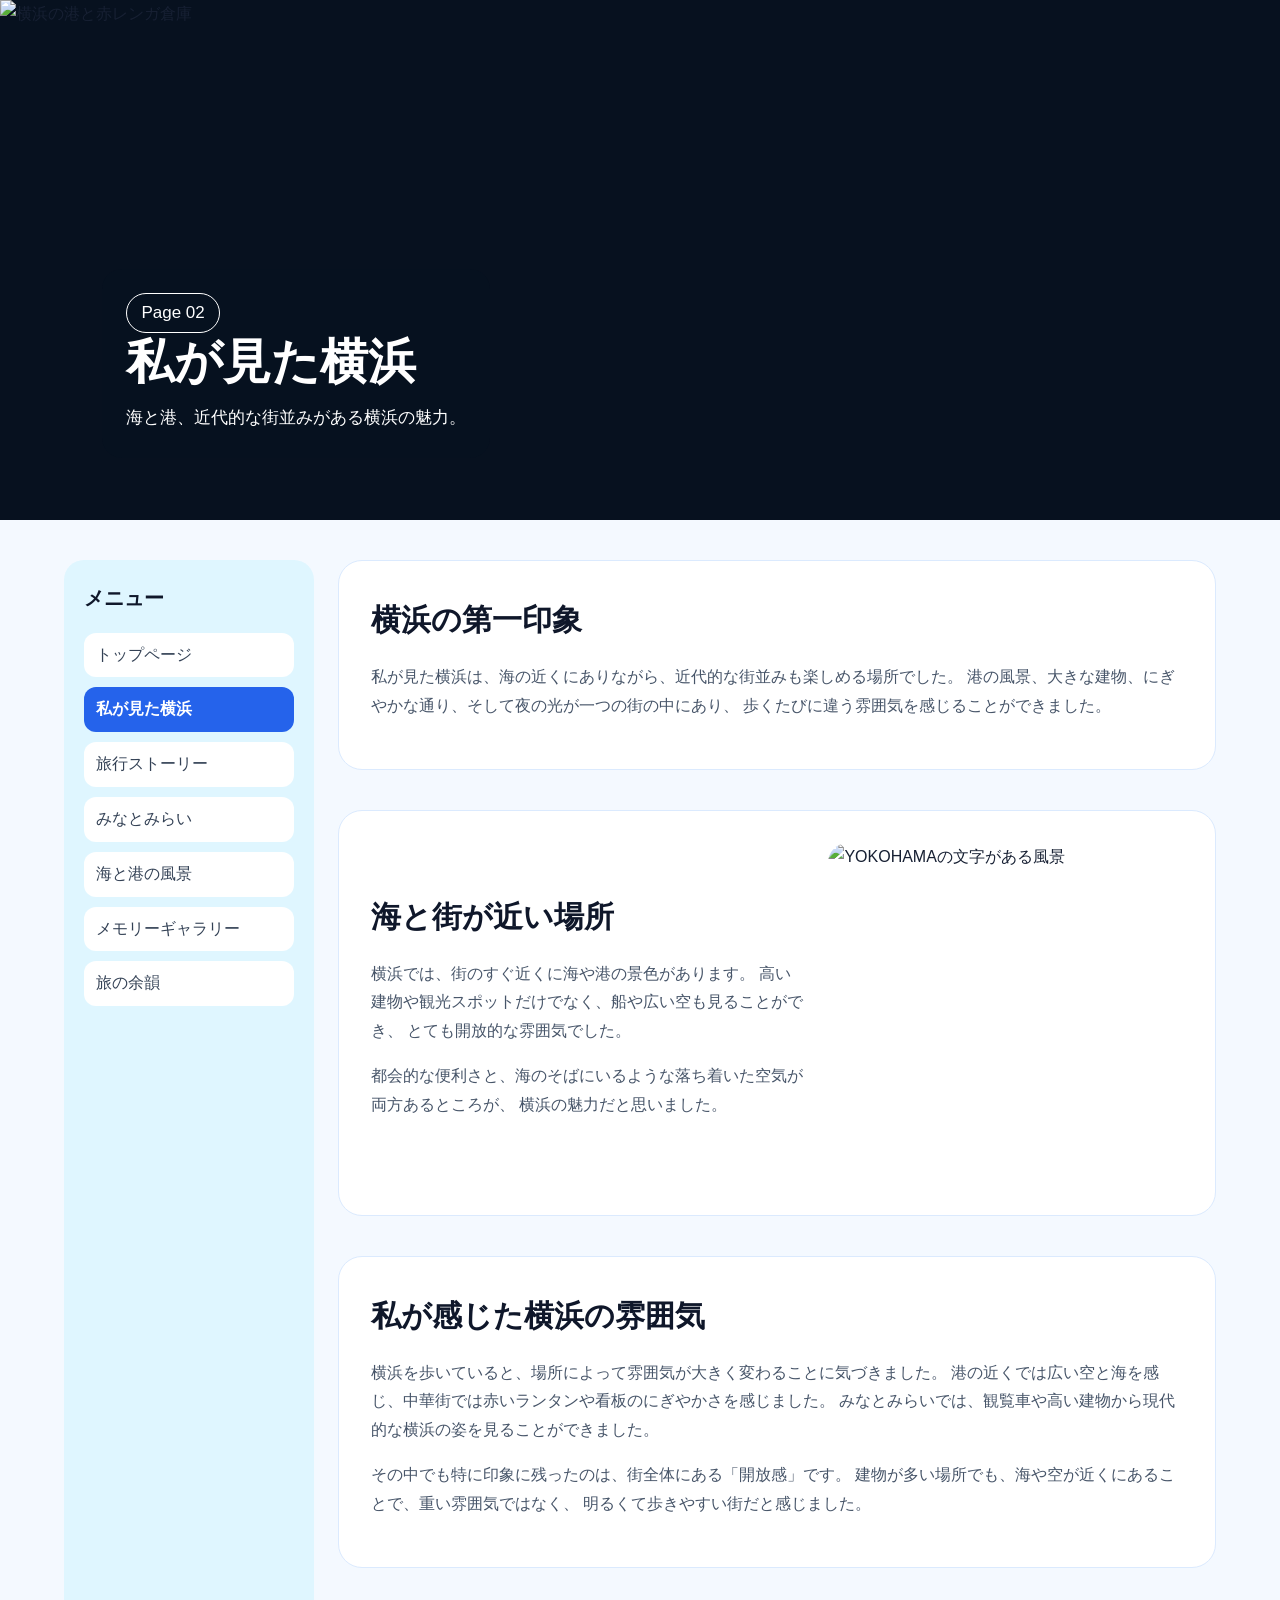
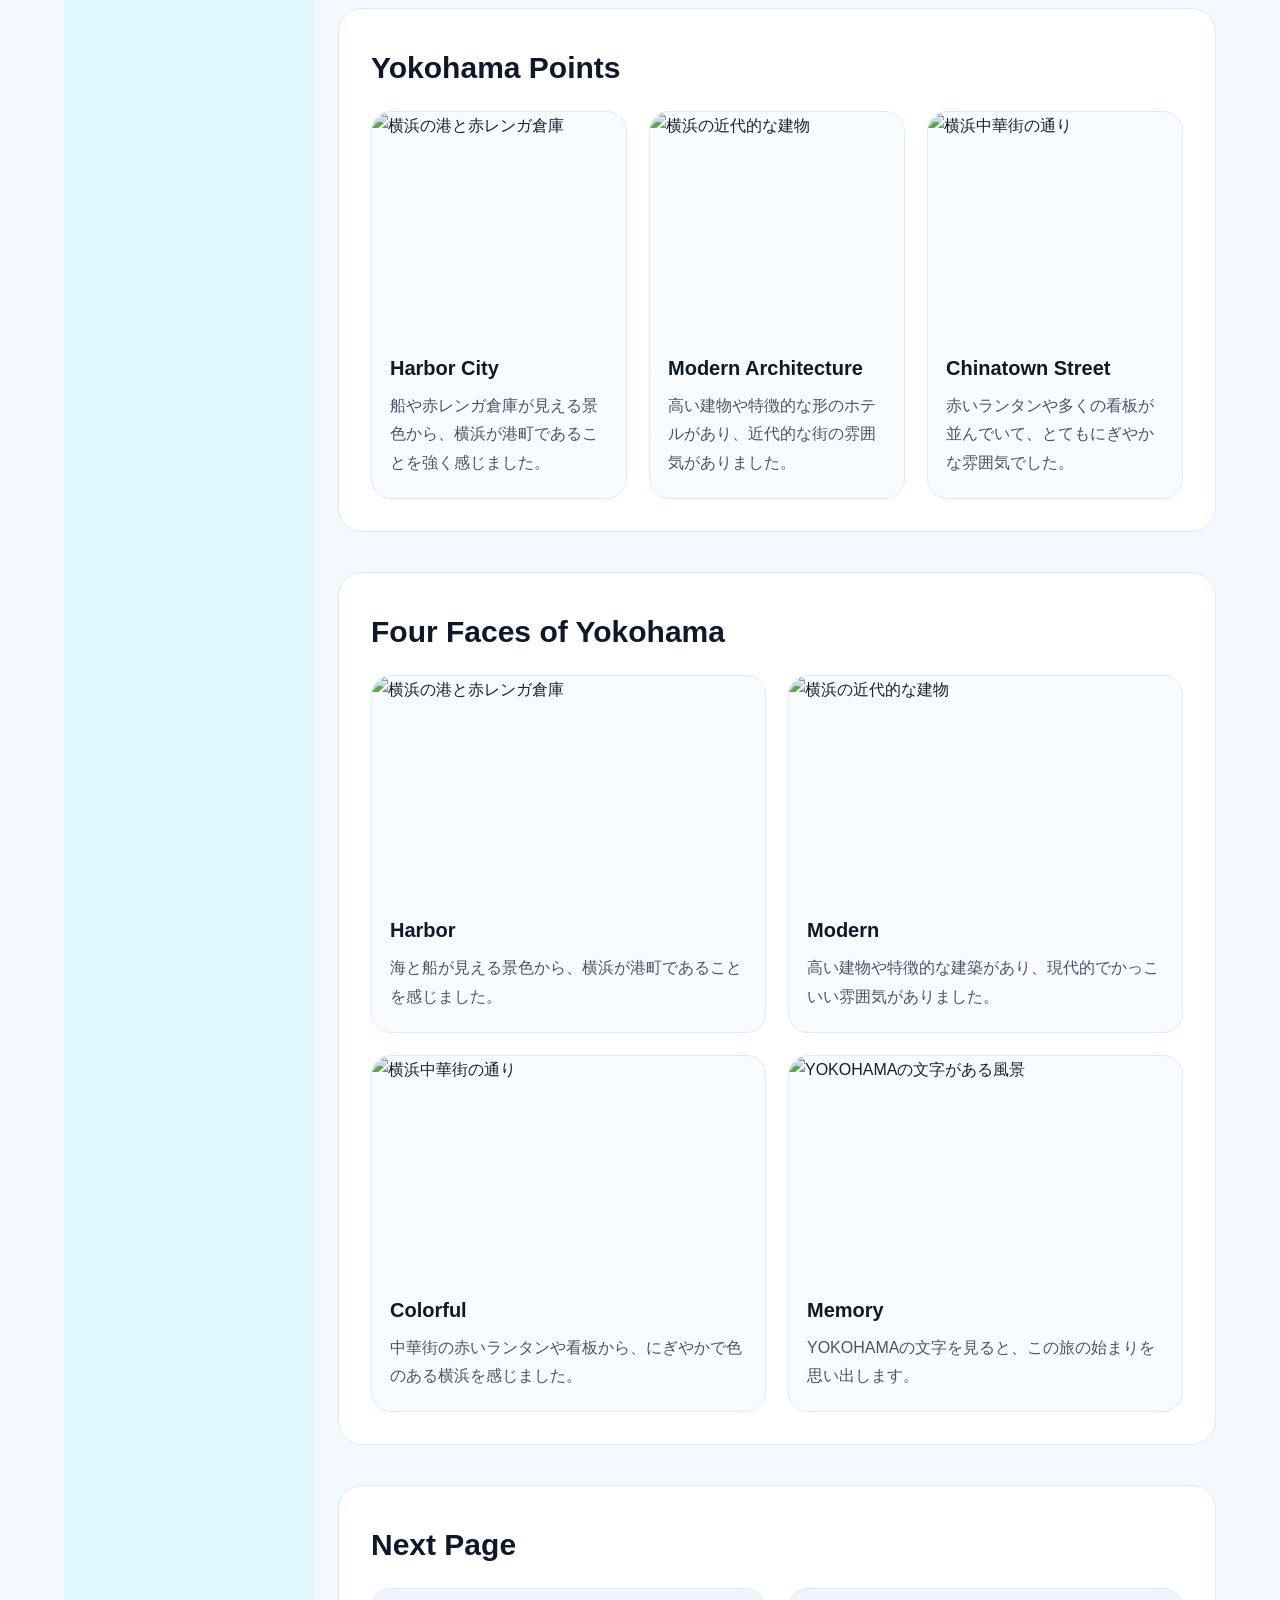
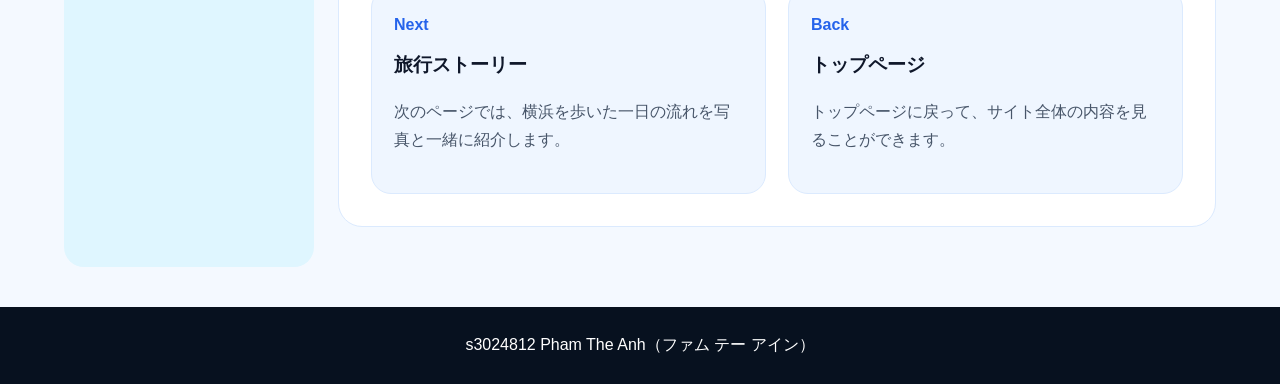
==== about.html @ aae82662 "Add files via upload" ====
<!DOCTYPE html>
<html lang="ja">
  <head>
    <meta charset="utf-8" />
    <title>私が見た横浜 | Yokohama Blue Journey</title>
    <link rel="stylesheet" href="style.css" />
  </head>

  <body>
    <header class="hero">
      <img src="image/harbor-redbrick.jpg" alt="横浜の港と赤レンガ倉庫" />

      <div class="hero-text">
        <p class="site-label">Page 02</p>
        <h1>私が見た横浜</h1>
        <p>海と港、近代的な街並みがある横浜の魅力。</p>
      </div>
    </header>

    <div class="container">
      <nav>
        <h2>メニュー</h2>
        <ul>
          <li><a href="index.html">トップページ</a></li>
          <li class="this"><a href="about.html">私が見た横浜</a></li>
          <li><a href="story.html">旅行ストーリー</a></li>
          <li><a href="minatomirai.html">みなとみらい</a></li>
          <li><a href="harbor.html">海と港の風景</a></li>
          <li><a href="gallery.html">メモリーギャラリー</a></li>
          <li><a href="style.html">旅の余韻</a></li>
        </ul>
      </nav>

      <main>
        <section class="intro">
          <h2>横浜の第一印象</h2>
          <p>
            私が見た横浜は、海の近くにありながら、近代的な街並みも楽しめる場所でした。
            港の風景、大きな建物、にぎやかな通り、そして夜の光が一つの街の中にあり、
            歩くたびに違う雰囲気を感じることができました。
          </p>
        </section>

        <section class="photo-message">
          <div class="message-text">
            <h2>海と街が近い場所</h2>
            <p>
              横浜では、街のすぐ近くに海や港の景色があります。
              高い建物や観光スポットだけでなく、船や広い空も見ることができ、
              とても開放的な雰囲気でした。
            </p>
            <p>
              都会的な便利さと、海のそばにいるような落ち着いた空気が両方あるところが、
              横浜の魅力だと思いました。
            </p>
          </div>

          <div class="message-photo">
            <img src="image/yokohama-sign.jpg" alt="YOKOHAMAの文字がある風景" />
          </div>
        </section>
        <section class="about-mood">
          <h2>私が感じた横浜の雰囲気</h2>

          <p>
            横浜を歩いていると、場所によって雰囲気が大きく変わることに気づきました。
            港の近くでは広い空と海を感じ、中華街では赤いランタンや看板のにぎやかさを感じました。
            みなとみらいでは、観覧車や高い建物から現代的な横浜の姿を見ることができました。
          </p>

          <p>
            その中でも特に印象に残ったのは、街全体にある「開放感」です。
            建物が多い場所でも、海や空が近くにあることで、重い雰囲気ではなく、
            明るくて歩きやすい街だと感じました。
          </p>
        </section>
        <section class="highlights">
          <h2>Yokohama Points</h2>

          <div class="card-area">
            <div class="card">
              <img
                src="image/harbor-redbrick.jpg"
                alt="横浜の港と赤レンガ倉庫"
              />
              <h3>Harbor City</h3>
              <p>
                船や赤レンガ倉庫が見える景色から、横浜が港町であることを強く感じました。
              </p>
            </div>

            <div class="card">
              <img src="image/intercontinental.jpg" alt="横浜の近代的な建物" />
              <h3>Modern Architecture</h3>
              <p>
                高い建物や特徴的な形のホテルがあり、近代的な街の雰囲気がありました。
              </p>
            </div>

            <div class="card">
              <img src="image/chinatown-street.jpg" alt="横浜中華街の通り" />
              <h3>Chinatown Street</h3>
              <p>
                赤いランタンや多くの看板が並んでいて、とてもにぎやかな雰囲気でした。
              </p>
            </div>
          </div>
        </section>
        <section class="four-faces">
          <h2>Four Faces of Yokohama</h2>

          <div class="face-area">
            <div class="face-card">
              <img
                src="image/harbor-redbrick.jpg"
                alt="横浜の港と赤レンガ倉庫"
              />
              <h3>Harbor</h3>
              <p>海と船が見える景色から、横浜が港町であることを感じました。</p>
            </div>

            <div class="face-card">
              <img src="image/intercontinental.jpg" alt="横浜の近代的な建物" />
              <h3>Modern</h3>
              <p>
                高い建物や特徴的な建築があり、現代的でかっこいい雰囲気がありました。
              </p>
            </div>

            <div class="face-card">
              <img src="image/chinatown-street.jpg" alt="横浜中華街の通り" />
              <h3>Colorful</h3>
              <p>
                中華街の赤いランタンや看板から、にぎやかで色のある横浜を感じました。
              </p>
            </div>

            <div class="face-card">
              <img
                src="image/yokohama-sign.jpg"
                alt="YOKOHAMAの文字がある風景"
              />
              <h3>Memory</h3>
              <p>YOKOHAMAの文字を見ると、この旅の始まりを思い出します。</p>
            </div>
          </div>
        </section>
        <section class="page-preview">
          <h2>Next Page</h2>

          <div class="preview-area">
            <a href="story.html" class="preview-card">
              <span>Next</span>
              <h3>旅行ストーリー</h3>
              <p>
                次のページでは、横浜を歩いた一日の流れを写真と一緒に紹介します。
              </p>
            </a>

            <a href="index.html" class="preview-card">
              <span>Back</span>
              <h3>トップページ</h3>
              <p>
                トップページに戻って、サイト全体の内容を見ることができます。
              </p>
            </a>
          </div>
        </section>
      </main>
    </div>

    <footer>
      <p>s3024812 Pham The Anh（ファム テー アイン）</p>
    </footer>
  </body>
</html>
---- style.css ----
@charset "UTF-8";

/* -- Basic Setting-- */

* {
    box-sizing: border-box;
}

body {
    margin: 0;
    background-color: #f4f9ff;
    color: #172033;
    font-family: "Noto Sans JP", "Helvetica Neue", Arial, sans-serif;
    line-height: 1.8;
}

img {
    max-width: 100%;
    display: block;
}

a {
    color: inherit;
    text-decoration: none;
}

/* --- Header --- */

.hero {
    position: relative;
    height: 520px;
    background-color: #07111f;
    overflow: hidden;
}

.hero img {
    width: 100%;
    height: 100%;
    object-fit: cover;
}

.hero-text {
    position: absolute;
    left: 8%;
    bottom: 12%;
    max-width: 700px;
    color: white;
    background-color: rgba(7, 17, 31, 0.55);
    padding: 24px;
    border-radius: 20px;
}

.site-label {
    display: inline-block;
    margin-bottom: 12px;
    padding: 4px 14px;
    border: 1px solid white;
    border-radius: 999px;
    font-size: 14px;
}

.hero-text h1 {
    margin: 0 0 12px;
    font-size: 48px;
    line-height: 1.2;
}

.hero-text p {
    margin: 0;
    font-size: 17px;
}

/* ---Layout--- */

.container {
    display: flex;
    gap: 24px;
    max-width: 1200px;
    margin: 40px auto;
    padding: 0 24px;
}

/* --- Navigation --- */

nav {
    width: 250px;
    padding: 20px;
    background-color: #dff6ff;
    border-radius: 20px;
}

nav h2 {
    margin-top: 0;
    color: #0f172a;
    font-size: 20px;
}

nav ul {
    margin: 0;
    padding: 0;
    list-style: none;
}

nav li {
    margin-bottom: 10px;
}

nav a {
    display: block;
    padding: 8px 12px;
    border-radius: 12px;
    color: #334155;
    background-color: white;
}

nav .this a {
    background-color: #2563eb;
    color: white;
    font-weight: bold;
}

/* --- Main --- */

main {
    flex: 1;
}

section {
    margin-bottom: 40px;
}

main h2 {
    margin-top: 0;
    margin-bottom: 16px;
    color: #0f172a;
    font-size: 30px;
}

main p {
    color: #475569;
}

/* --- Common Box --- */

.intro,
.photo-message,
.highlights,
.page-preview {
    padding: 32px;
    background-color: white;
    border-radius: 24px;
    border: 1px solid #dbeafe;
}

/* ---Photo Message ---  */

.photo-message {
    display: grid;
    grid-template-columns: 1.1fr 0.9fr;
    gap: 24px;
    align-items: center;
}

.note {
    color: #2563eb;
    font-weight: bold;
}

.message-photo img {
    width: 100%;
    height: 340px;
    object-fit: cover;
    border-radius: 20px;
}

/* --- Highlight Cards --- */

.card-area {
    display: grid;
    grid-template-columns: repeat(3, 1fr);
    gap: 22px;
}

.card {
    background-color: #f8fbff;
    border-radius: 20px;
    border: 1px solid #dbeafe;
    overflow: hidden;
}

.card img {
    width: 100%;
    height: 220px;
    object-fit: cover;
}

.card h3 {
    margin: 18px 18px 6px;
    color: #0f172a;
    font-size: 20px;
}

.card p {
    margin: 0 18px 20px;
    color: #475569;
}

/* ---Page Preview-- */

.preview-area {
    display: grid;
    grid-template-columns: repeat(2, 1fr);
    gap: 22px;
}

.preview-card {
    display: block;
    padding: 22px;
    background-color: #eff6ff;
    border: 1px solid #dbeafe;
    border-radius: 20px;
}

.preview-card span {
    color: #2563eb;
    font-weight: bold;
}

.preview-card h3 {
    margin: 8px 0;
    color: #0f172a;
}


/* --Story Page-- */

.story-list {
    padding: 32px;
    background-color: white;
    border: 1px solid #dbeafe;
    border-radius: 24px;
}

.story-item {
    display: grid;
    grid-template-columns: 0.9fr 1.1fr;
    gap: 24px;
    align-items: center;
    margin-bottom: 32px;
    padding-bottom: 32px;
    border-bottom: 1px solid #dbeafe;
}

.story-item:last-child {
    margin-bottom: 0;
    padding-bottom: 0;
    border-bottom: none;
}

.story-item img {
    width: 100%;
    height: 300px;
    object-fit: cover;
    border-radius: 20px;
}

.story-number {
    display: inline-block;
    margin: 0 0 8px;
    padding: 4px 12px;
    background-color: #2563eb;
    color: white;
    border-radius: 999px;
    font-weight: bold;
}

.story-text h2 {
    margin-bottom: 12px;
    font-size: 26px;
}

@media (max-width: 900px) {
    .story-item {
        grid-template-columns: 1fr;
    }
}
/* --Spot Page--*/

.spot-list {
    padding: 32px;
    background-color: white;
    border: 1px solid #dbeafe;
    border-radius: 24px;
}

.spot-section {
    margin-bottom: 36px;
    padding-bottom: 36px;
    border-bottom: 1px solid #dbeafe;
}

.spot-section:last-child {
    margin-bottom: 0;
    padding-bottom: 0;
    border-bottom: none;
}

.spot-section img {
    width: 100%;
    height: 380px;
    object-fit: cover;
    border-radius: 20px;
    margin-bottom: 20px;
}

.spot-text h2 {
    margin-bottom: 12px;
    font-size: 26px;
    color: #0f172a;
}

.spot-text p {
    margin-bottom: 0;
}
/* --Minato Mirai Page-- */

.minato-message,
.point-box {
    padding: 32px;
    background-color: white;
    border: 1px solid #dbeafe;
    border-radius: 24px;
}

.point-area {
    display: grid;
    grid-template-columns: repeat(3, 1fr);
    gap: 22px;
}

.point-card {
    padding: 22px;
    background-color: #eff6ff;
    border: 1px solid #dbeafe;
    border-radius: 20px;
}

.point-card h3 {
    margin-top: 0;
    color: #0f172a;
    font-size: 20px;
}

.point-card p {
    margin-bottom: 0;
}

@media (max-width: 900px) {
    .point-area {
        grid-template-columns: 1fr;
    }
}
/* --Harbor Page-- */
.harbor-message{
    padding: 32px;
    background-color: white;
    border: 1px solid #dbeafe;
    border-radius: 24px;
}
/*-- Gallery Page-- */
.gallery-section{
    padding: 32px;
    background-color: white;
    border: 1px solid #dbeafe;
    border-radius: 24px;
}
.gallery-item{
    background-color: #f8fbff;
    border: 1px solid #dbeafe;
    border-radius: 20px;
    overflow: hidden;
}
.gallery-grid{
    display: grid;
    grid-template-columns: repeat(3,1fr);
    gap: 22px;
    margin-top: 20px ;
}
.gallery-item img{
    width: 100%;
    height: 220px;
    object-fit: cover;
}
.gallery-item h3{
    margin:14px 16px 16px ;
    color: #0f172a;
    font-size: 18px;
}
.two-photo{
    grid-template-columns: repeat(2,1fr);
}
@media(max-width:900px){
    .gallery-grid,
    .two-photo{
        grid-template-columns: 1fr;
    }
}
/*---About Page Extra-- */

.about-mood,
.four-faces {
    padding: 32px;
    background-color: white;
    border: 1px solid #dbeafe;
    border-radius: 24px;
}

.face-area {
    display: grid;
    grid-template-columns: repeat(2, 1fr);
    gap: 22px;
}

.face-card {
    background-color: #f8fbff;
    border: 1px solid #dbeafe;
    border-radius: 20px;
    overflow: hidden;
}

.face-card img {
    width: 100%;
    height: 220px;
    object-fit: cover;
}

.face-card h3 {
    margin: 16px 18px 6px;
    color: #0f172a;
    font-size: 20px;
}

.face-card p {
    margin: 0 18px 20px;
    color: #475569;
}

@media (max-width: 900px) {
    .face-area {
        grid-template-columns: 1fr;
    }
}
/* =====================
   Top Page Extra
===================== */

.concept-box,
.mood-section {
    padding: 32px;
    background-color: white;
    border: 1px solid #dbeafe;
    border-radius: 24px;
}

.mood-area {
    display: grid;
    grid-template-columns: 1.3fr 0.7fr;
    gap: 20px;
    margin-top: 20px;
}

.mood-photo {
    background-color: #f8fbff;
    border: 1px solid #dbeafe;
    border-radius: 20px;
    overflow: hidden;
}

.mood-photo img {
    width: 100%;
    height: 220px;
    object-fit: cover;
}

.mood-photo.large {
    grid-row: span 2;
}

.mood-photo.large img {
    height: 460px;
}

@media (max-width: 900px) {
    .mood-area {
        grid-template-columns: 1fr;
    }

    .mood-photo.large img {
        height: 260px;
    }
}
/* --- hStyle / Reflection Page--- */

.style-message,
.style-gallery,
.final-message {
    padding: 32px;
    background-color: white;
    border: 1px solid #dbeafe;
    border-radius: 24px;
}

.style-message {
    display: grid;
    grid-template-columns: 1.1fr 0.9fr;
    gap: 24px;
    align-items: center;
}

.style-photo img {
    width: 100%;
    height: 340px;
    object-fit: cover;
    border-radius: 20px;
}

@media (max-width: 900px) {
    .style-message {
        grid-template-columns: 1fr;
    }
}


/* --Footer --*/

footer {
    padding: 24px;
    background-color: #07111f;
    color: white;
    text-align: center;
}

footer p {
    margin: 0;
}


/* --Responsive-- */

@media (max-width: 900px) {
    .container {
        flex-direction: column;
    }

    nav {
        width: 100%;
    }

    .photo-message {
        grid-template-columns: 1fr;
    }

    .card-area {
        grid-template-columns: 1fr;
    }

    .preview-area {
        grid-template-columns: 1fr;
    }

    .hero-text h1 {
        font-size: 36px;
    }

    .hero {
        height: 460px;
    }
}
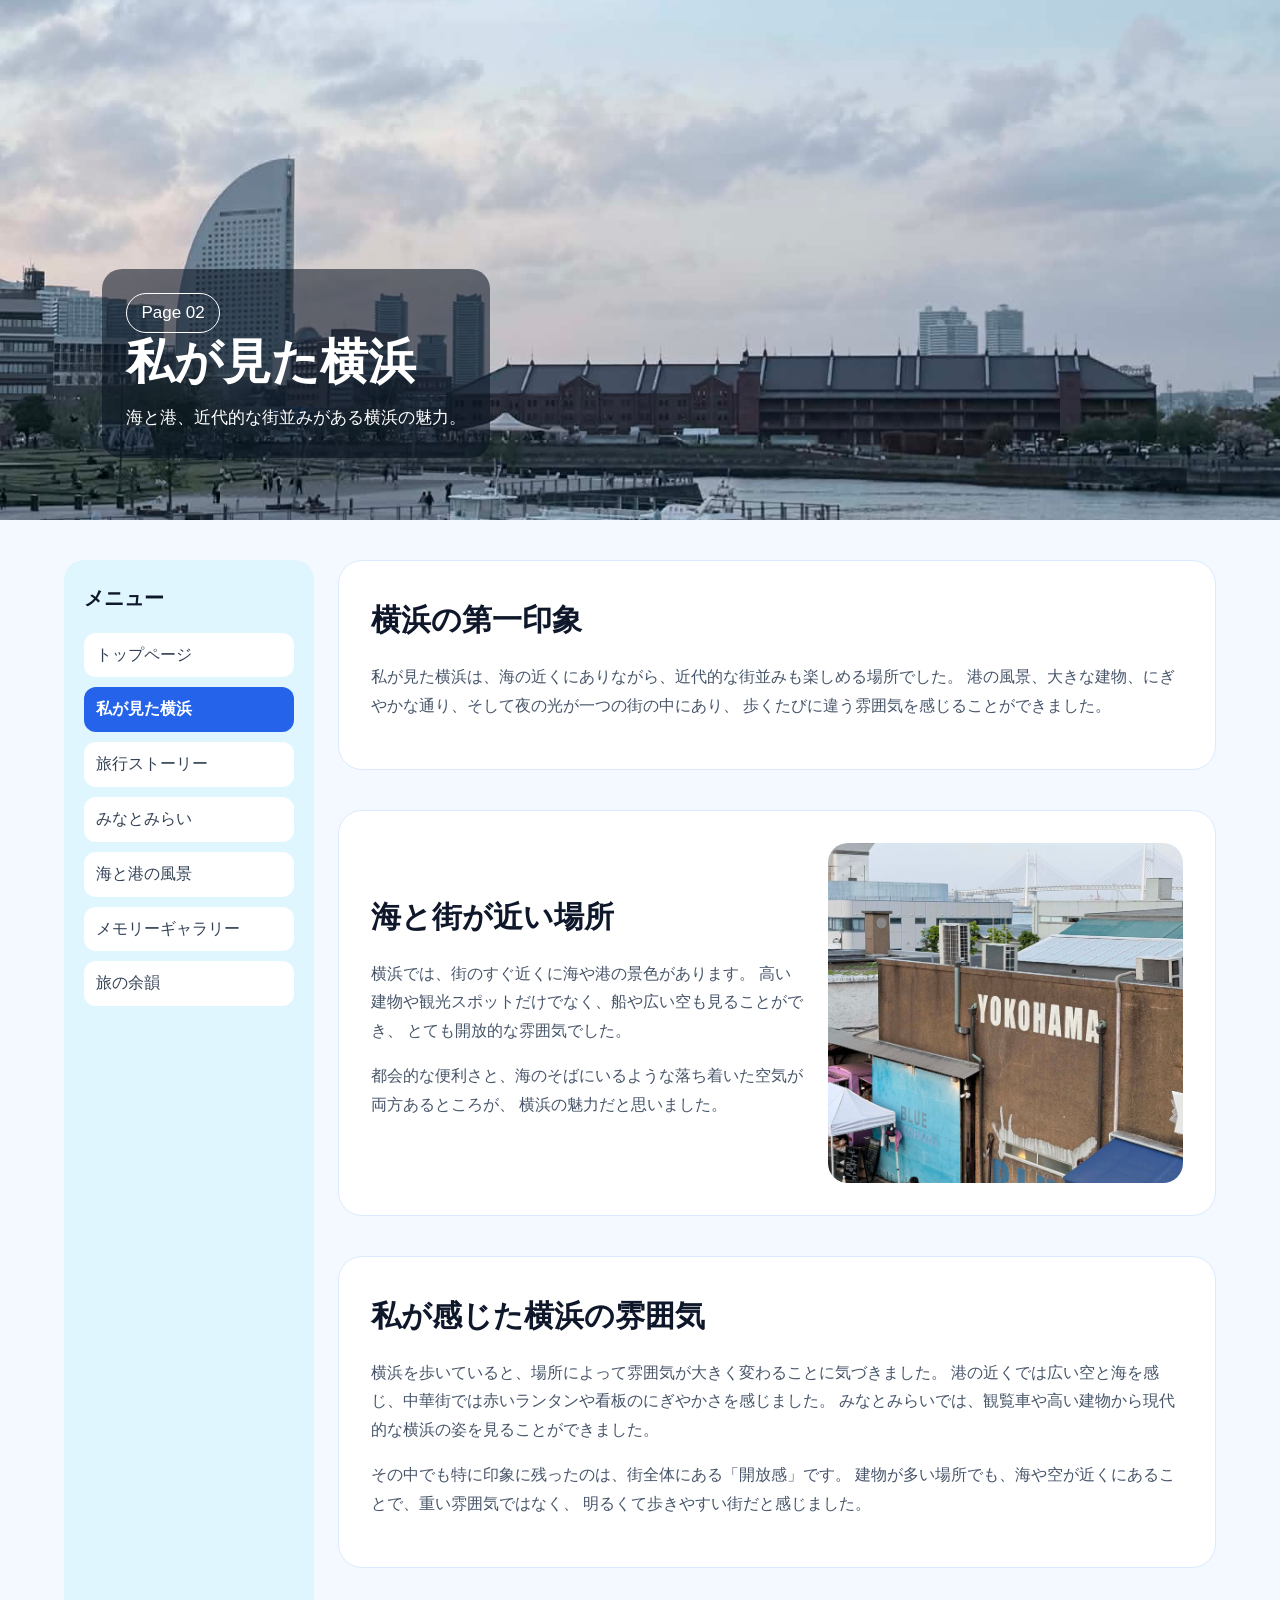
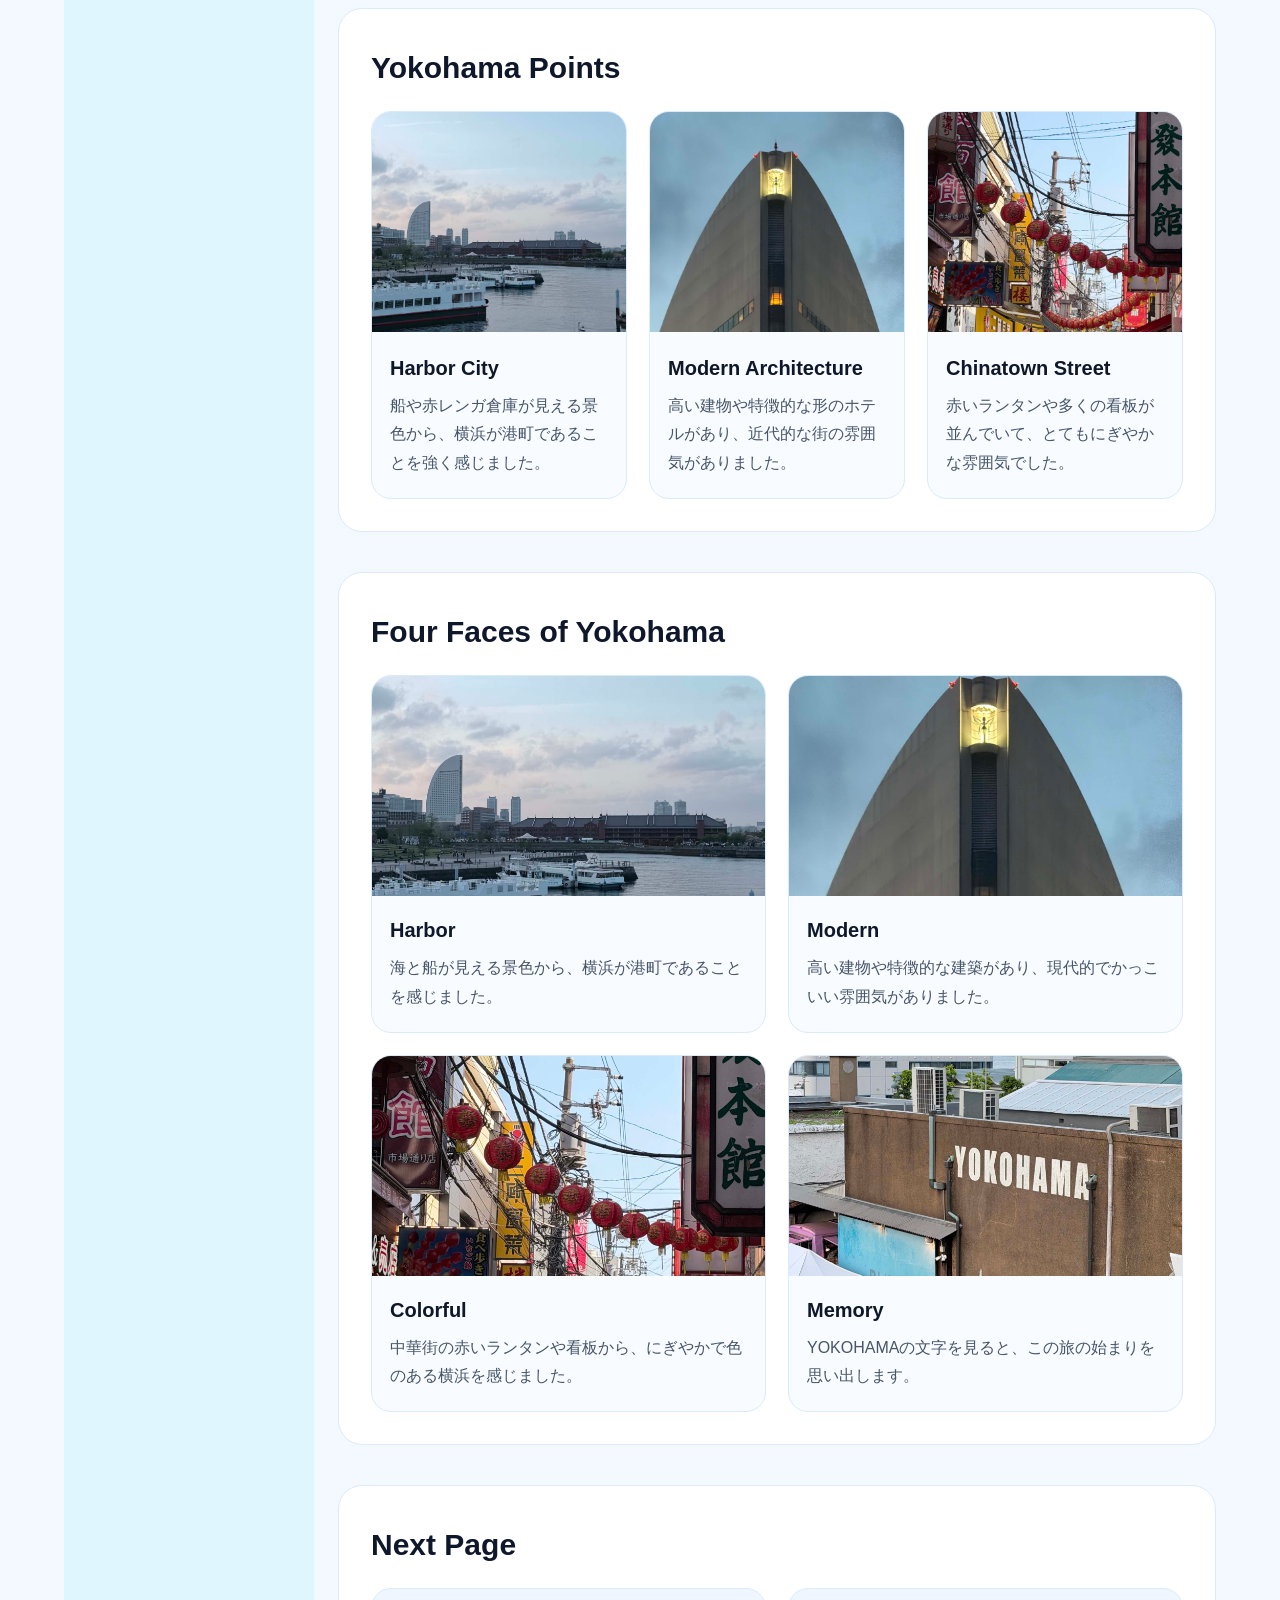
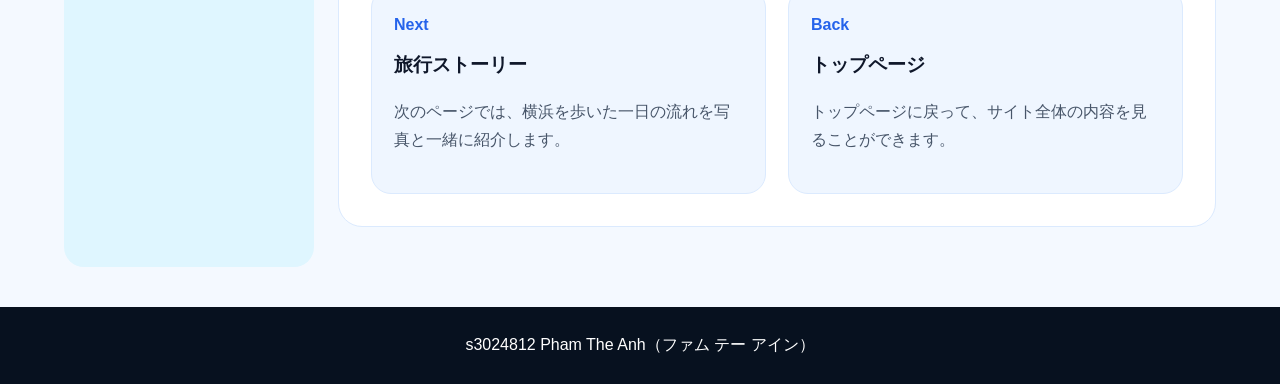
==== commit 4d2bb78e: "Add files via upload" ====
--- a/about.html
+++ b/about.html
@@ -8,7 +8,7 @@
 
   <body>
     <header class="hero">
-      <img src="image/harbor-redbrick.jpg" alt="横浜の港と赤レンガ倉庫" />
+      <img src="image/harbor-redbrick.JPG" alt="横浜の港と赤レンガ倉庫" />
 
       <div class="hero-text">
         <p class="site-label">Page 02</p>
@@ -56,7 +56,7 @@
           </div>
 
           <div class="message-photo">
-            <img src="image/yokohama-sign.jpg" alt="YOKOHAMAの文字がある風景" />
+            <img src="image/yokohama-sign.JPG" alt="YOKOHAMAの文字がある風景" />
           </div>
         </section>
         <section class="about-mood">
@@ -80,7 +80,7 @@
           <div class="card-area">
             <div class="card">
               <img
-                src="image/harbor-redbrick.jpg"
+                src="image/harbor-redbrick.JPG"
                 alt="横浜の港と赤レンガ倉庫"
               />
               <h3>Harbor City</h3>
@@ -90,7 +90,7 @@
             </div>
 
             <div class="card">
-              <img src="image/intercontinental.jpg" alt="横浜の近代的な建物" />
+              <img src="image/intercontinental.JPG" alt="横浜の近代的な建物" />
               <h3>Modern Architecture</h3>
               <p>
                 高い建物や特徴的な形のホテルがあり、近代的な街の雰囲気がありました。
@@ -98,7 +98,7 @@
             </div>
 
             <div class="card">
-              <img src="image/chinatown-street.jpg" alt="横浜中華街の通り" />
+              <img src="image/chinatown-street.JPG" alt="横浜中華街の通り" />
               <h3>Chinatown Street</h3>
               <p>
                 赤いランタンや多くの看板が並んでいて、とてもにぎやかな雰囲気でした。
@@ -112,7 +112,7 @@
           <div class="face-area">
             <div class="face-card">
               <img
-                src="image/harbor-redbrick.jpg"
+                src="image/harbor-redbrick.JPG"
                 alt="横浜の港と赤レンガ倉庫"
               />
               <h3>Harbor</h3>
@@ -120,7 +120,7 @@
             </div>
 
             <div class="face-card">
-              <img src="image/intercontinental.jpg" alt="横浜の近代的な建物" />
+              <img src="image/intercontinental.JPG" alt="横浜の近代的な建物" />
               <h3>Modern</h3>
               <p>
                 高い建物や特徴的な建築があり、現代的でかっこいい雰囲気がありました。
@@ -128,7 +128,7 @@
             </div>
 
             <div class="face-card">
-              <img src="image/chinatown-street.jpg" alt="横浜中華街の通り" />
+              <img src="image/chinatown-street.JPG" alt="横浜中華街の通り" />
               <h3>Colorful</h3>
               <p>
                 中華街の赤いランタンや看板から、にぎやかで色のある横浜を感じました。
@@ -137,7 +137,7 @@
 
             <div class="face-card">
               <img
-                src="image/yokohama-sign.jpg"
+                src="image/yokohama-sign.JPG"
                 alt="YOKOHAMAの文字がある風景"
               />
               <h3>Memory</h3>
